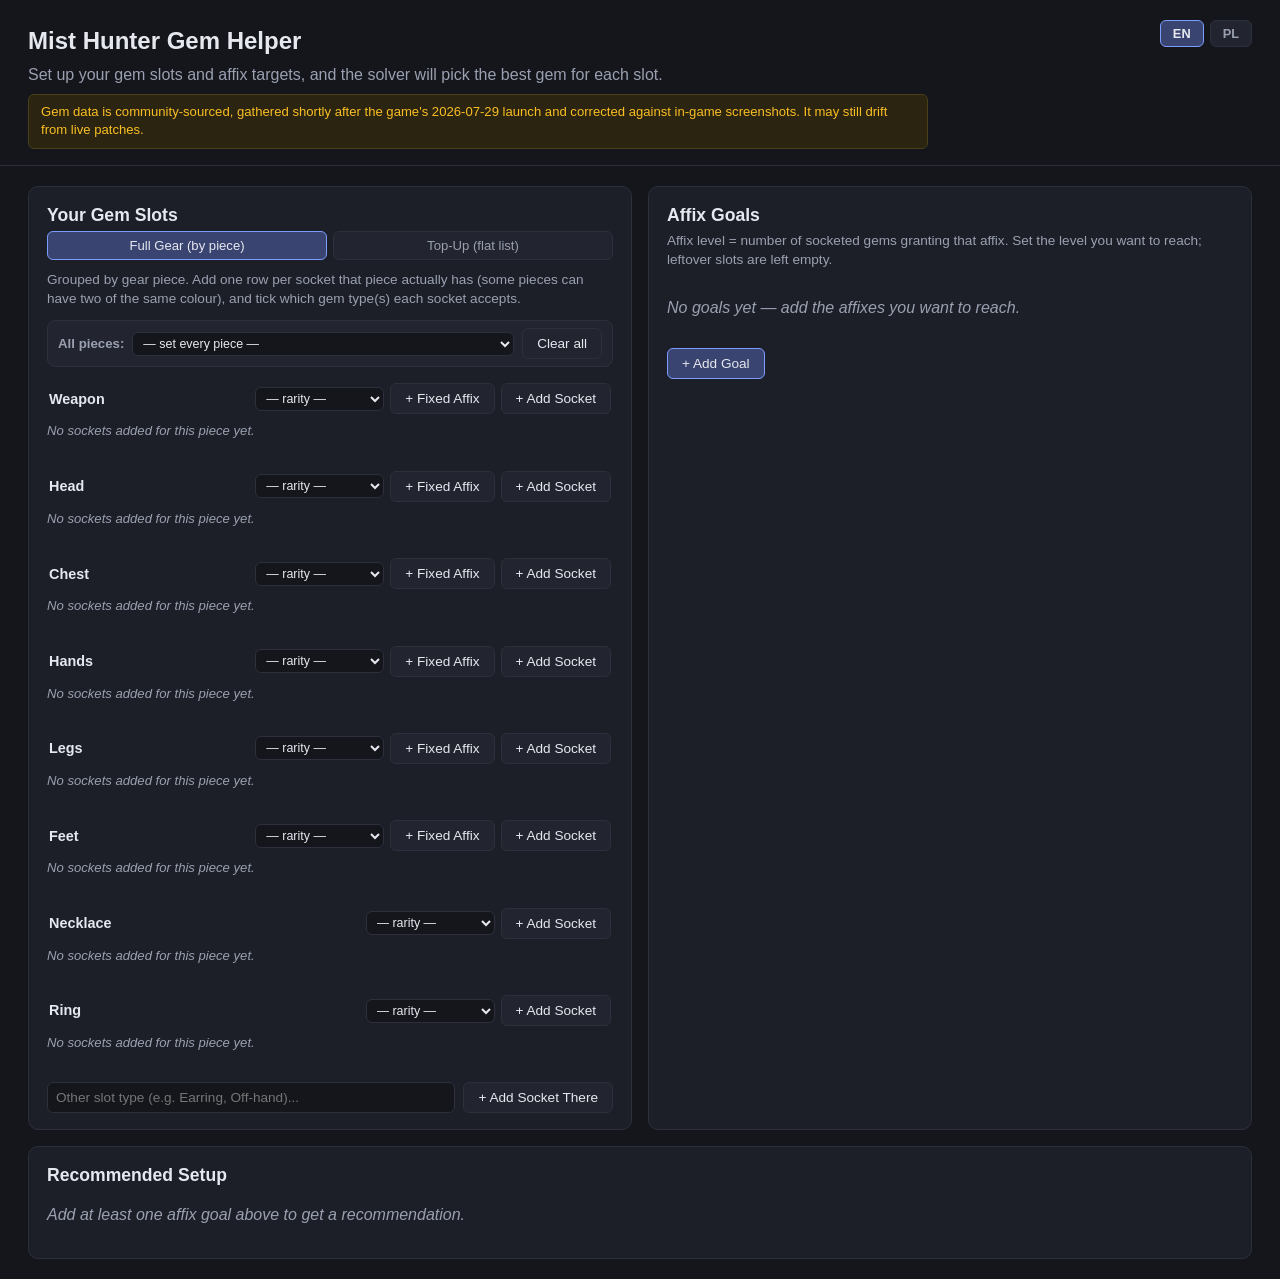
==== index.html @ 07b97818 "Move site files to repo root for GitHub Pages Pages only serves from the repo root or /docs, so the " ====
<!doctype html>
<html lang="en">
<head>
<meta charset="utf-8">
<meta name="viewport" content="width=device-width, initial-scale=1">
<title>Mist Hunter Gem Helper</title>
<link rel="stylesheet" href="style.css">
</head>
<body>
<header class="app-header">
  <div class="lang-toggle">
    <button type="button" class="lang-btn" data-lang="en">EN</button>
    <button type="button" class="lang-btn" data-lang="pl">PL</button>
  </div>
  <h1>Mist Hunter Gem Helper</h1>
  <p class="subtitle" data-i18n="subtitle">
    Set up your gem slots and affix targets, and the solver will pick the best gem for each slot.
  </p>
  <p class="disclaimer" data-i18n-html="disclaimerHtml">
    Gem data is community-sourced, gathered shortly after the game's 2026-07-29 launch and
    corrected against in-game screenshots. It may still drift from live patches.
  </p>
</header>

<main class="layout">
  <section class="panel" id="slots-panel">
    <h2 data-i18n="slotsTitle">Your Gem Slots</h2>
    <div class="view-toggle" id="slots-view-toggle">
      <button type="button" class="toggle-btn" data-mode="gear" data-i18n="toggleGear">Full Gear (by piece)</button>
      <button type="button" class="toggle-btn" data-mode="flat" data-i18n="toggleFlat">Top-Up (flat list)</button>
    </div>
    <p class="hint" id="slots-hint"></p>
    <div id="slots-bulk"></div>
    <div id="slots-list" class="rows"></div>
    <div id="slots-footer"></div>
  </section>

  <section class="panel" id="goals-panel">
    <h2 data-i18n="goalsTitle">Affix Goals</h2>
    <p class="hint" data-i18n="goalsHint">Affix level = number of socketed gems granting that affix. Set the level you want to reach; leftover slots are left empty.</p>
    <div id="goals-budget"></div>
    <div id="goals-list" class="rows"></div>
    <button id="add-goal" class="btn" data-i18n="addGoal">+ Add Goal</button>
  </section>

  <section class="panel" id="results-panel">
    <h2 data-i18n="resultsTitle">Recommended Setup</h2>
    <div id="solve-status" class="hint"></div>
    <div id="results-content"></div>
  </section>
</main>

<script src="data.js"></script>
<script src="i18n.js"></script>
<script src="solver.js"></script>
<script src="app.js"></script>
</body>
</html>
---- style.css ----
:root {
  color-scheme: dark;
  --bg: #14161c;
  --panel: #1c1f28;
  --panel-border: #2c303c;
  --text: #e6e8ef;
  --text-dim: #9aa0b0;
  --accent: #7c9cff;
  --accent-dim: #3a4470;
  --good: #4ade80;
  --bad: #f87171;
  --warn: #fbbf24;
  --row-bg: #22252f;
  --input-bg: #14161c;
}

* { box-sizing: border-box; }

body {
  margin: 0;
  font-family: -apple-system, "Segoe UI", Roboto, sans-serif;
  background: var(--bg);
  color: var(--text);
  line-height: 1.4;
}

.app-header {
  padding: 24px 28px 16px;
  border-bottom: 1px solid var(--panel-border);
  position: relative;
}

.lang-toggle {
  position: absolute;
  top: 20px;
  right: 28px;
  display: flex;
  gap: 6px;
}
.lang-btn {
  padding: 5px 12px;
  border-radius: 6px;
  border: 1px solid var(--panel-border);
  background: var(--row-bg);
  color: var(--text-dim);
  font-size: 0.8rem;
  font-weight: 600;
  cursor: pointer;
}
.lang-btn:hover { filter: brightness(1.15); }
.lang-btn.active {
  background: var(--accent-dim);
  border-color: var(--accent);
  color: var(--text);
}
.app-header h1 { margin: 0 0 6px; font-size: 1.5rem; }
.subtitle { margin: 0 0 8px; color: var(--text-dim); }
.disclaimer {
  margin: 0;
  font-size: 0.82rem;
  color: var(--warn);
  background: #2a2410;
  border: 1px solid #4a3f1a;
  padding: 8px 12px;
  border-radius: 6px;
  max-width: 900px;
}

.layout {
  display: grid;
  grid-template-columns: 1fr 1fr;
  grid-template-areas:
    "slots goals"
    "results results";
  gap: 16px;
  padding: 20px 28px;
}
#slots-panel { grid-area: slots; }
#goals-panel { grid-area: goals; }
#results-panel { grid-area: results; }

@media (max-width: 900px) {
  .layout { grid-template-columns: 1fr; grid-template-areas: "slots" "goals" "results"; }
}

.panel {
  background: var(--panel);
  border: 1px solid var(--panel-border);
  border-radius: 10px;
  padding: 16px 18px;
}
.panel h2 { margin: 0 0 4px; font-size: 1.1rem; }
.hint { color: var(--text-dim); font-size: 0.85rem; margin: 4px 0 12px; }


.view-toggle { display: flex; gap: 6px; margin-bottom: 10px; }
.toggle-btn {
  flex: 1;
  padding: 6px 10px;
  border-radius: 6px;
  border: 1px solid var(--panel-border);
  background: var(--row-bg);
  color: var(--text-dim);
  font-size: 0.82rem;
  cursor: pointer;
}
.toggle-btn.active { background: var(--accent-dim); border-color: var(--accent); color: var(--text); }

.bulk-rarity {
  display: flex;
  align-items: center;
  gap: 8px;
  flex-wrap: wrap;
  margin-bottom: 12px;
  padding: 7px 10px;
  background: var(--row-bg);
  border: 1px solid var(--panel-border);
  border-radius: 8px;
}
.bulk-label { font-size: 0.83rem; color: var(--text-dim); font-weight: 600; }
.bulk-rarity .rarity-select { flex: 1; min-width: 150px; }

.slot-group { margin-bottom: 10px; }
.slot-group-header {
  display: flex;
  align-items: center;
  justify-content: space-between;
  padding: 4px 2px;
}
.slot-group-title { font-weight: 600; font-size: 0.9rem; }
.slot-group-btns { display: flex; gap: 6px; align-items: center; }
.rarity-select { font-size: 0.78rem; padding: 3px 6px; cursor: pointer; }

/* Two-way switch on the one slot a rarity layout leaves open. */
.swap-toggle { display: inline-flex; border: 1px solid var(--panel-border); border-radius: 6px; overflow: hidden; cursor: help; }
.swap-btn {
  border: none;
  background: var(--input-bg);
  color: var(--text-dim);
  font-size: 0.72rem;
  padding: 3px 8px;
  cursor: pointer;
}
.swap-btn.active { background: var(--accent-dim); color: var(--text); }
.swap-btn:hover:not(.active) { filter: brightness(1.3); }

/* Built-in gear affixes: not a socket, so visually set apart from slot rows. */
.fixed-row {
  border-style: dashed;
  border-color: var(--accent-dim);
  background: transparent;
}
.fixed-label { color: var(--accent); font-style: italic; cursor: help; }
.btn-small { padding: 3px 10px; font-size: 0.78rem; }
.slot-group-empty { margin: 4px 0 8px; font-size: 0.82rem; }
.slot-group .rows, .slot-group .slot-row { margin-top: 6px; }

.custom-group-form { display: flex; gap: 8px; margin-top: 4px; }
.custom-group-form input { flex: 1; }

.rows { display: flex; flex-direction: column; gap: 8px; margin-bottom: 12px; }

.slot-row, .goal-row {
  display: flex;
  align-items: center;
  gap: 10px;
  background: var(--row-bg);
  border: 1px solid var(--panel-border);
  border-radius: 8px;
  padding: 8px 10px;
  flex-wrap: wrap;
}
.slot-label, .goal-label { color: var(--text-dim); font-size: 0.85rem; min-width: 52px; }
.goal-cap-hint { color: var(--text-dim); font-size: 0.78rem; font-style: italic; }
.slot-label:not(:first-child) { min-width: auto; margin-left: 4px; }

.goal-field { display: inline-flex; align-items: center; gap: 5px; }
.goal-field .goal-label { min-width: auto; }
.goal-field input { width: 52px; text-align: center; }

.step-btn {
  width: 24px;
  height: 24px;
  flex: 0 0 24px;
  border-radius: 50%;
  border: 1px solid var(--panel-border);
  background: var(--input-bg);
  color: var(--text);
  font-size: 0.95rem;
  line-height: 1;
  display: inline-flex;
  align-items: center;
  justify-content: center;
  cursor: pointer;
  padding: 0;
}
.step-btn:hover { background: var(--accent-dim); border-color: var(--accent); }
.step-btn:active { filter: brightness(0.9); }

/* Priority reordering + rank number on a goal row. */
.goal-order { display: inline-flex; flex-direction: column; gap: 1px; cursor: help; }
.order-btn {
  border: 1px solid var(--panel-border);
  background: var(--input-bg);
  color: var(--text-dim);
  font-size: 0.5rem;
  line-height: 1;
  padding: 2px 5px;
  cursor: pointer;
  border-radius: 3px;
}
.order-btn:hover:not(:disabled) { background: var(--accent-dim); border-color: var(--accent); color: var(--text); }
.order-btn:disabled { opacity: 0.3; cursor: default; }
.goal-rank {
  color: var(--text-dim);
  font-size: 0.78rem;
  min-width: 14px;
  text-align: right;
  font-variant-numeric: tabular-nums;
}

.budget-note {
  margin: 0 0 10px;
  font-size: 0.83rem;
  color: var(--text-dim);
  padding: 6px 10px;
  background: var(--row-bg);
  border: 1px solid var(--panel-border);
  border-radius: 6px;
  cursor: help;
}
.budget-note strong { color: var(--text); }
.budget-note.over { color: #fde68a; background: #2a2410; border-color: #4a3f1a; }
.budget-note.over strong { color: #fde68a; }

/* Which socket colours can supply the chosen affix. */
.goal-sources { display: inline-flex; align-items: center; gap: 3px; cursor: help; color: var(--text-dim); }
.goal-sources .gem-icon { width: 15px; height: 15px; }

/* Live reachability flag on the goal row itself. */
.goal-status-badge:empty { display: none; }
.goal-status-badge {
  margin-left: auto;
  font-size: 0.75rem;
  padding: 2px 7px;
  border-radius: 999px;
  white-space: nowrap;
  cursor: help;
}
.goal-status-badge.ok   { color: var(--good); }
.goal-status-badge.warn { color: #fde68a; background: #2a2410; border: 1px solid #4a3f1a; }
.goal-status-badge.bad { color: #fecaca; background: #3a1414; border: 1px solid #7a2c2c; }
.goal-row-bad { border-color: #7a2c2c; }
/* the badge takes the auto margin, so the remove button no longer needs it */
.goal-row .goal-status-badge + .remove-btn { margin-left: 6px; }

.type-chip {
  padding: 4px 10px;
  border-radius: 999px;
  border: 1px solid var(--panel-border);
  background: var(--input-bg);
  color: var(--text-dim);
  font-size: 0.8rem;
  cursor: pointer;
  user-select: none;
}
/* Instant tooltip -- native title/SVG-title tooltips have a browser hover
   delay we can't shorten, so this shows on :hover with no transition. */
[data-tooltip] { position: relative; }
[data-tooltip]::after {
  content: attr(data-tooltip);
  position: absolute;
  bottom: calc(100% + 6px);
  left: 50%;
  transform: translateX(-50%);
  background: #0a0b0e;
  color: #fff;
  border: 1px solid var(--panel-border);
  padding: 3px 7px;
  border-radius: 5px;
  font-size: 0.72rem;
  max-width: 220px;
  width: max-content;
  text-align: center;
  opacity: 0;
  visibility: hidden;
  pointer-events: none;
  z-index: 100;
}
[data-tooltip]:hover::after,
[data-tooltip]:focus-visible::after {
  opacity: 1;
  visibility: visible;
}

.gem-chip {
  width: 32px;
  height: 32px;
  padding: 0;
  display: inline-flex;
  align-items: center;
  justify-content: center;
}
.gem-icon { width: 19px; height: 19px; overflow: visible; flex-shrink: 0; }
.gem-icon-wrap { display: inline-flex; align-items: center; vertical-align: -4px; margin-right: 2px; cursor: default; }

.type-chip.active {
  background: var(--accent-dim);
  border-color: var(--accent);
  color: var(--text);
}

select, input[type="text"], input[type="number"] {
  background: var(--input-bg);
  color: var(--text);
  border: 1px solid var(--panel-border);
  border-radius: 6px;
  padding: 6px 8px;
  font-size: 0.85rem;
}
input[type="number"] { width: 64px; }

.remove-btn {
  margin-left: auto;
  background: transparent;
  border: none;
  color: var(--text-dim);
  cursor: pointer;
  font-size: 1rem;
  padding: 2px 6px;
}
.remove-btn:hover { color: var(--bad); }

.btn {
  background: var(--accent-dim);
  color: var(--text);
  border: 1px solid var(--accent);
  border-radius: 6px;
  padding: 7px 14px;
  font-size: 0.85rem;
  cursor: pointer;
}
.btn:hover { filter: brightness(1.15); }
.btn-secondary { background: var(--row-bg); border-color: var(--panel-border); }

table { width: 100%; border-collapse: collapse; font-size: 0.85rem; }
th, td { text-align: left; padding: 6px 8px; border-bottom: 1px solid var(--panel-border); }
th { color: var(--text-dim); font-weight: 600; }

.status-met { color: var(--good); font-weight: 600; }
.status-under { color: var(--bad); font-weight: 600; }
.status-over { color: var(--warn); font-weight: 600; }




.empty-note { color: var(--text-dim); font-style: italic; }

.info-note {
  color: var(--text-dim);
  font-size: 0.83rem;
  margin: 8px 0 0;
  padding: 6px 10px;
  background: var(--row-bg);
  border: 1px solid var(--panel-border);
  border-radius: 6px;
}

.goal-warning {
  background: #3a1414;
  border: 1px solid #7a2c2c;
  color: #f8b4b4;
  border-radius: 8px;
  padding: 10px 14px;
  margin-bottom: 14px;
  font-size: 0.85rem;
}
.goal-warning ul { margin: 6px 0 0; padding-left: 20px; }
.goal-warning li { margin: 2px 0; }

.assignment-table td.empty-slot { color: var(--text-dim); font-style: italic; }
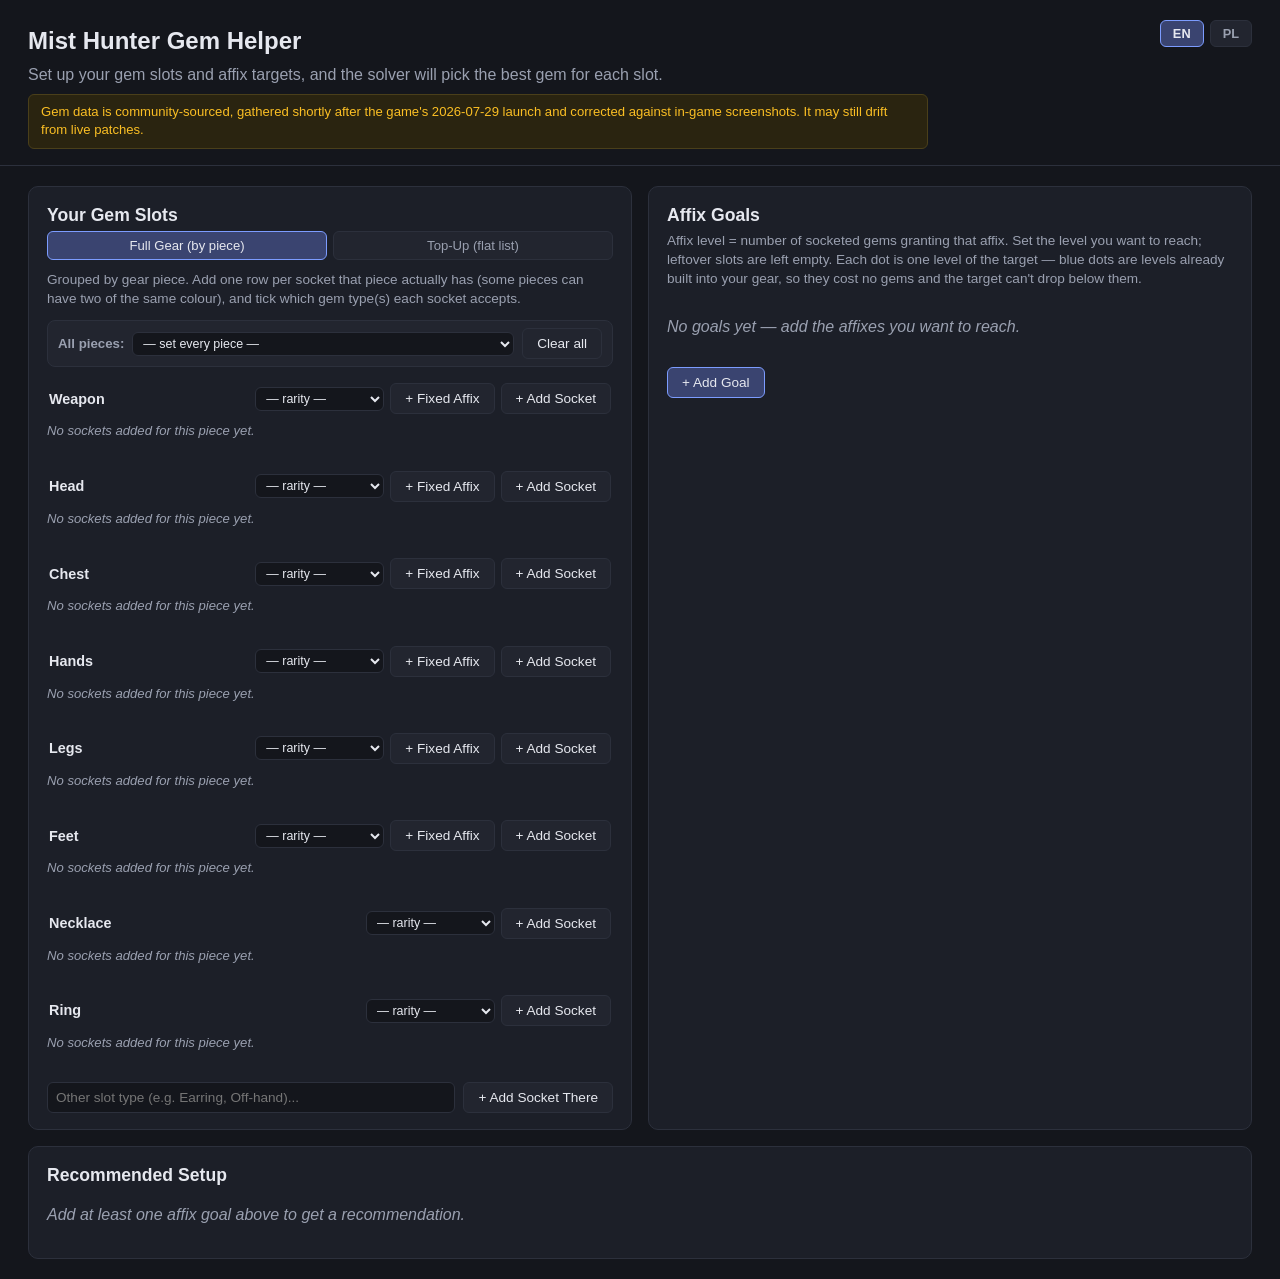
==== commit 34cb8c43: "Explain the gear pips in the Affix Goals hint The blue dots had no explanation outside their hover t" ====
--- a/index.html
+++ b/index.html
@@ -37,7 +37,7 @@
 
   <section class="panel" id="goals-panel">
     <h2 data-i18n="goalsTitle">Affix Goals</h2>
-    <p class="hint" data-i18n="goalsHint">Affix level = number of socketed gems granting that affix. Set the level you want to reach; leftover slots are left empty.</p>
+    <p class="hint" data-i18n="goalsHint">Affix level = number of socketed gems granting that affix. Set the level you want to reach; leftover slots are left empty. Each dot is one level of the target — blue dots are levels already built into your gear, so they cost no gems and the target can't drop below them.</p>
     <div id="goals-budget"></div>
     <div id="goals-list" class="rows"></div>
     <button id="add-goal" class="btn" data-i18n="addGoal">+ Add Goal</button>
--- a/style.css
+++ b/style.css
@@ -125,10 +125,12 @@
   display: flex;
   align-items: center;
   justify-content: space-between;
+  gap: 8px;
   padding: 4px 2px;
+  flex-wrap: wrap;
 }
 .slot-group-title { font-weight: 600; font-size: 0.9rem; }
-.slot-group-btns { display: flex; gap: 6px; align-items: center; }
+.slot-group-btns { display: flex; gap: 6px; align-items: center; flex-wrap: wrap; justify-content: flex-end; }
 .rarity-select { font-size: 0.78rem; padding: 3px 6px; cursor: pointer; }
 
 /* Two-way switch on the one slot a rarity layout leaves open. */
@@ -160,6 +162,8 @@
 
 .rows { display: flex; flex-direction: column; gap: 8px; margin-bottom: 12px; }
 
+/* A row is a wrapping middle plus a pinned end, so on a narrow panel the chips
+   flow onto a second line while the badge and remove button stay put. */
 .slot-row, .goal-row {
   display: flex;
   align-items: center;
@@ -168,8 +172,27 @@
   border: 1px solid var(--panel-border);
   border-radius: 8px;
   padding: 8px 10px;
+  flex-wrap: nowrap;
+}
+.row-main {
+  display: flex;
+  align-items: center;
+  gap: 10px;
   flex-wrap: wrap;
-}
+  flex: 1 1 auto;
+  min-width: 0; /* let it shrink below its content width instead of overflowing */
+}
+.row-end {
+  display: flex;
+  align-items: center;
+  gap: 6px;
+  flex: 0 0 auto;
+  margin-left: auto;
+}
+/* A socket row is as tall as its gem chips; a built-in row's tallest item is a
+   shorter <select>. Pin the content height to the chip size so swapping
+   between the two doesn't make the row jump. */
+.slot-row .row-main { min-height: 32px; }
 .slot-label, .goal-label { color: var(--text-dim); font-size: 0.85rem; min-width: 52px; }
 .goal-cap-hint { color: var(--text-dim); font-size: 0.78rem; font-style: italic; }
 .slot-label:not(:first-child) { min-width: auto; margin-left: 4px; }
@@ -233,6 +256,23 @@
 .budget-note.over { color: #fde68a; background: #2a2410; border-color: #4a3f1a; }
 .budget-note.over strong { color: #fde68a; }
 
+/* One pip per target level; the gear-supplied ones are filled in the accent
+   colour to show where they come from and that they're the floor. */
+.goal-pips { display: inline-flex; align-items: center; gap: 3px; cursor: help; }
+.goal-pips:empty { display: none; }
+.pip {
+  width: 8px;
+  height: 8px;
+  border-radius: 50%;
+  border: 1px solid var(--text-dim);
+  background: transparent;
+}
+.pip-gear {
+  background: var(--accent);
+  border-color: var(--accent);
+  box-shadow: 0 0 0 1px rgba(124, 156, 255, 0.25);
+}
+
 /* Which socket colours can supply the chosen affix. */
 .goal-sources { display: inline-flex; align-items: center; gap: 3px; cursor: help; color: var(--text-dim); }
 .goal-sources .gem-icon { width: 15px; height: 15px; }
@@ -240,7 +280,6 @@
 /* Live reachability flag on the goal row itself. */
 .goal-status-badge:empty { display: none; }
 .goal-status-badge {
-  margin-left: auto;
   font-size: 0.75rem;
   padding: 2px 7px;
   border-radius: 999px;
@@ -251,8 +290,6 @@
 .goal-status-badge.warn { color: #fde68a; background: #2a2410; border: 1px solid #4a3f1a; }
 .goal-status-badge.bad { color: #fecaca; background: #3a1414; border: 1px solid #7a2c2c; }
 .goal-row-bad { border-color: #7a2c2c; }
-/* the badge takes the auto margin, so the remove button no longer needs it */
-.goal-row .goal-status-badge + .remove-btn { margin-left: 6px; }
 
 .type-chip {
   padding: 4px 10px;
@@ -282,15 +319,16 @@
   max-width: 220px;
   width: max-content;
   text-align: center;
-  opacity: 0;
-  visibility: hidden;
   pointer-events: none;
   z-index: 100;
+  /* display:none rather than visibility:hidden -- a hidden absolutely
+     positioned box still counts toward the scroll area, which gave the page a
+     permanent horizontal scrollbar from tooltips reaching past the viewport. */
+  display: none;
 }
 [data-tooltip]:hover::after,
 [data-tooltip]:focus-visible::after {
-  opacity: 1;
-  visibility: visible;
+  display: block;
 }
 
 .gem-chip {
@@ -321,7 +359,6 @@
 input[type="number"] { width: 64px; }
 
 .remove-btn {
-  margin-left: auto;
   background: transparent;
   border: none;
   color: var(--text-dim);
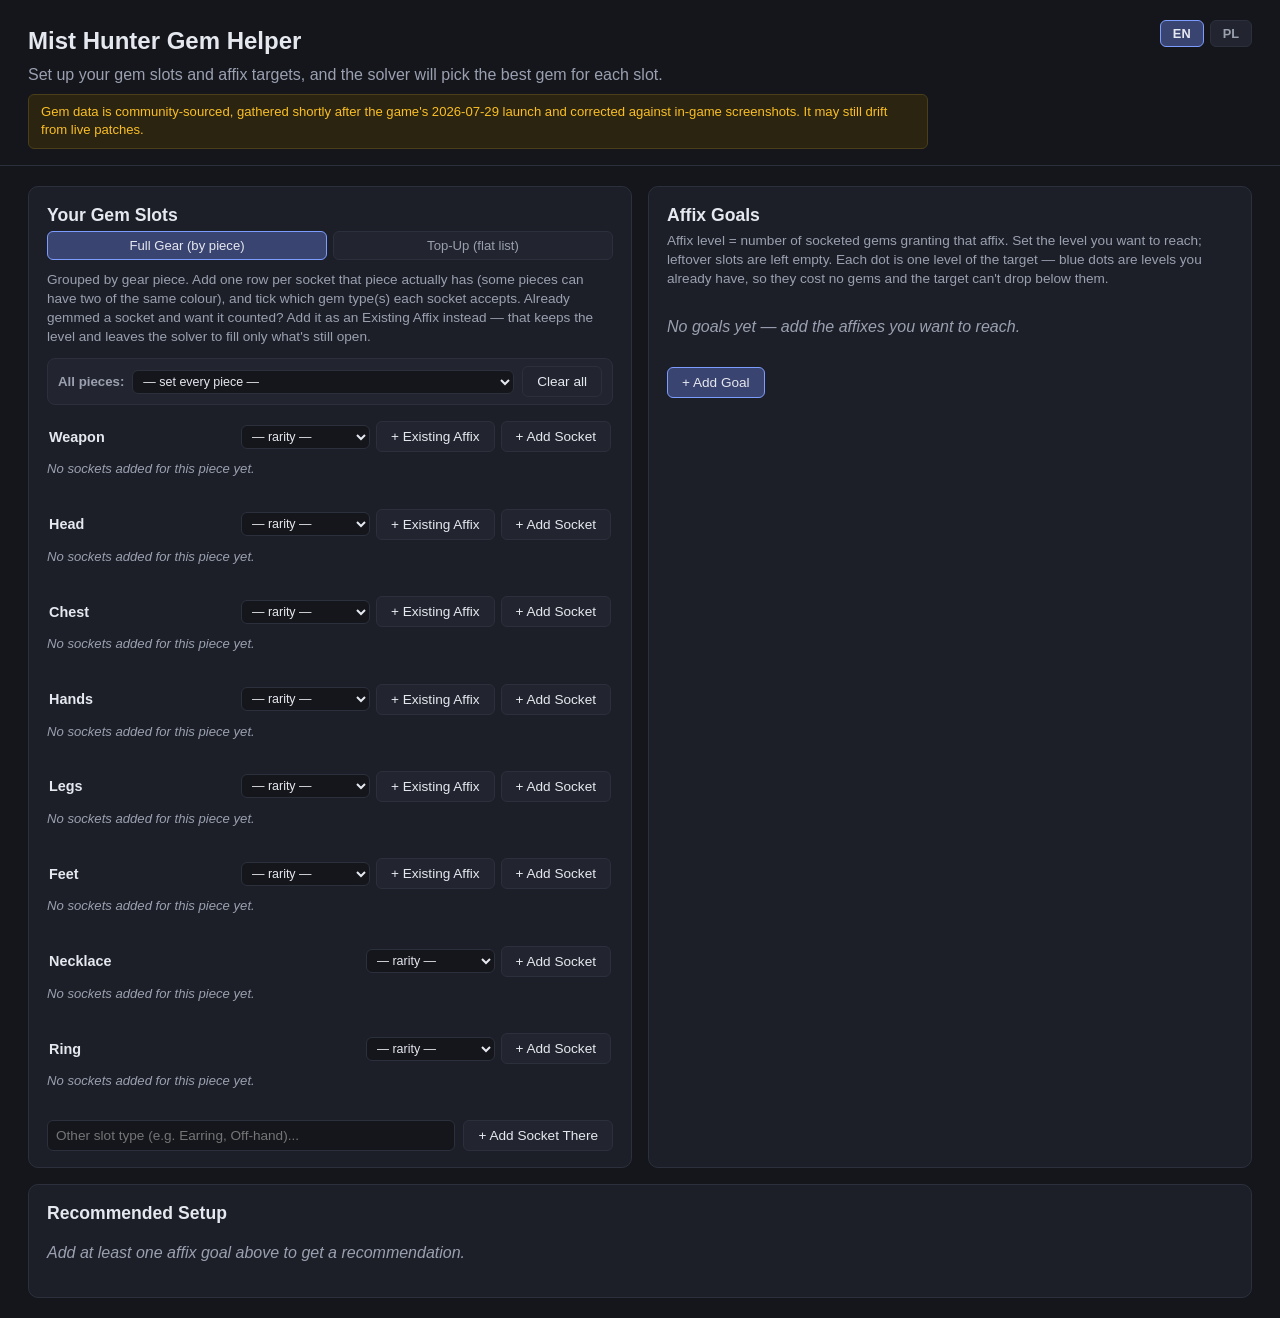
==== commit 976d6e26: "Rename "built-in" to "existing affix" and explain the gemmed-socket case The feature was only ever d" ====
--- a/index.html
+++ b/index.html
@@ -37,7 +37,7 @@
 
   <section class="panel" id="goals-panel">
     <h2 data-i18n="goalsTitle">Affix Goals</h2>
-    <p class="hint" data-i18n="goalsHint">Affix level = number of socketed gems granting that affix. Set the level you want to reach; leftover slots are left empty. Each dot is one level of the target — blue dots are levels already built into your gear, so they cost no gems and the target can't drop below them.</p>
+    <p class="hint" data-i18n="goalsHint">Affix level = number of socketed gems granting that affix. Set the level you want to reach; leftover slots are left empty. Each dot is one level of the target — blue dots are levels you already have, so they cost no gems and the target can't drop below them.</p>
     <div id="goals-budget"></div>
     <div id="goals-list" class="rows"></div>
     <button id="add-goal" class="btn" data-i18n="addGoal">+ Add Goal</button>
--- a/style.css
+++ b/style.css
@@ -366,7 +366,8 @@
   font-size: 1rem;
   padding: 2px 6px;
 }
-.remove-btn:hover { color: var(--bad); }
+.remove-btn:hover:not(:disabled) { color: var(--bad); }
+.remove-btn:disabled { opacity: 0.3; cursor: not-allowed; }
 
 .btn {
   background: var(--accent-dim);
